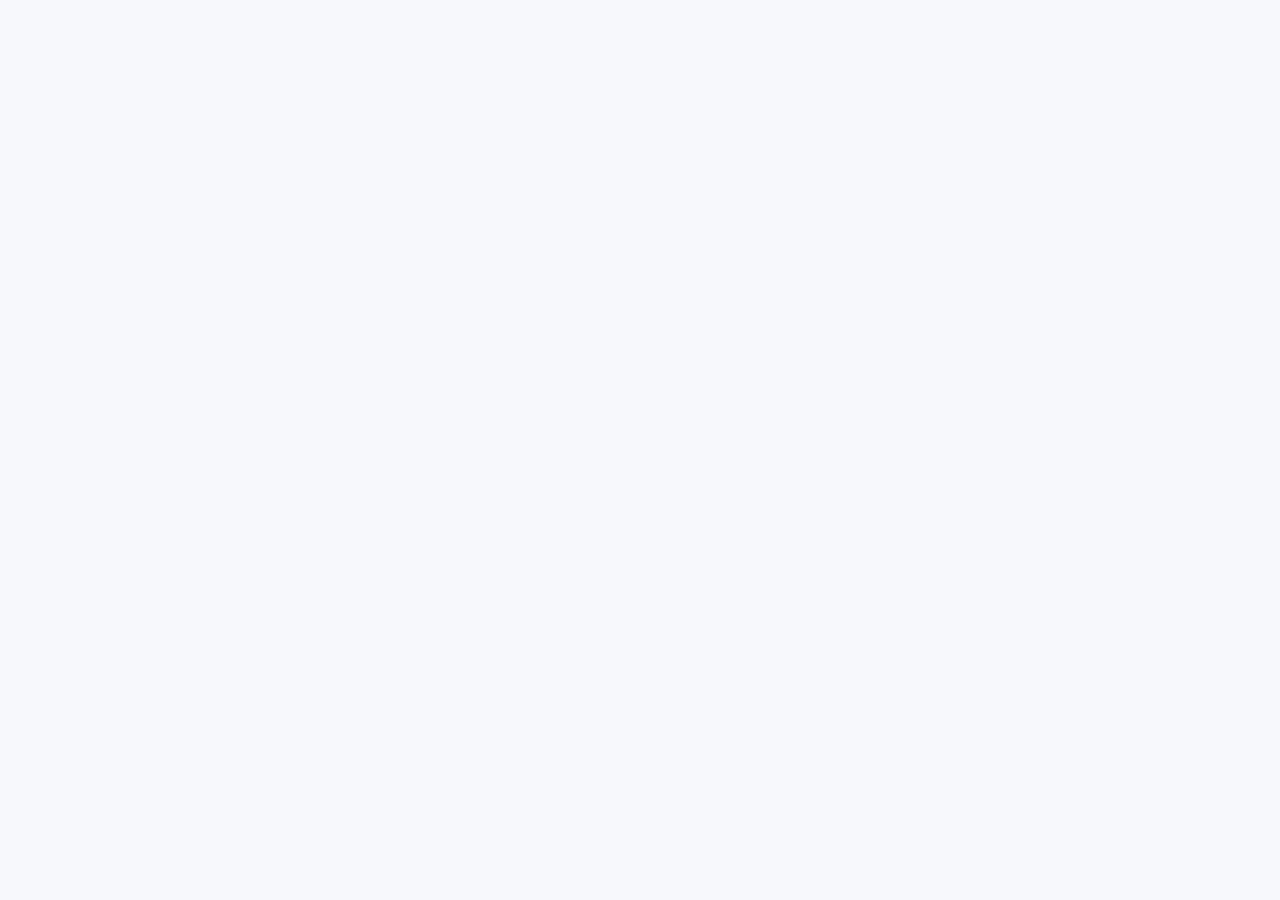
==== site/index.html @ 43e9fd8a "boshlang'ich tuzilma" ====
<!DOCTYPE html>
<html lang="en">

<head>
    <meta charset="UTF-8">
    <meta name="viewport" content="width=device-width, initial-scale=1.0">
    <link rel="stylesheet" href="/site/css/main.css">
    <title>Document</title>
</head>
<body>

</body>
</html>
---- site/css/main.css ----
.h1 {
  background-color: red;
}

:root {
  --navy: #1F2A5C;
  --yellow: #F5B301;
  --bg: #F7F8FC;
  --text: #1A1D2E;
  --muted: #5B6178;
}

* {
  margin: 0;
  padding: 0;
  box-sizing: border-box;
}

body {
  font-family: system-ui, -apple-system, "Segoe UI", sans-serif;
  background: var(--bg);
  color: var(--text);
  line-height: 1.5;
}
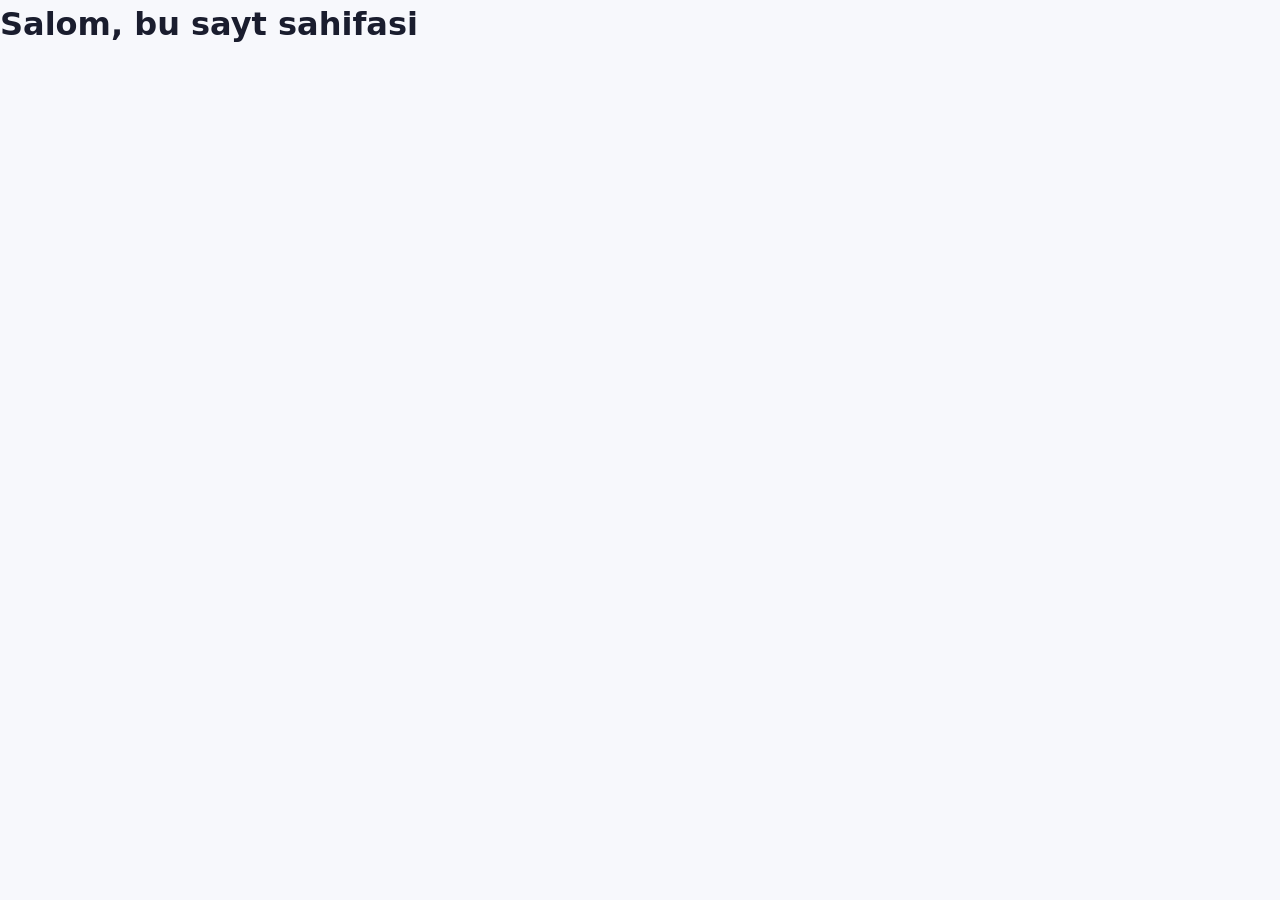
==== commit d1144025: "tayyorlash qismi tugadi menmcha" ====
--- a/site/index.html
+++ b/site/index.html
@@ -8,6 +8,10 @@
     <title>Document</title>
 </head>
 <body>
+<h1>Salom, bu sayt sahifasi</h1>
 
+<script src="/shared/js/config.js"></script>
+<script src="/shared/js/utils.js"></script>
+<script src="/shared/js/store.js"></script>
 </body>
 </html>
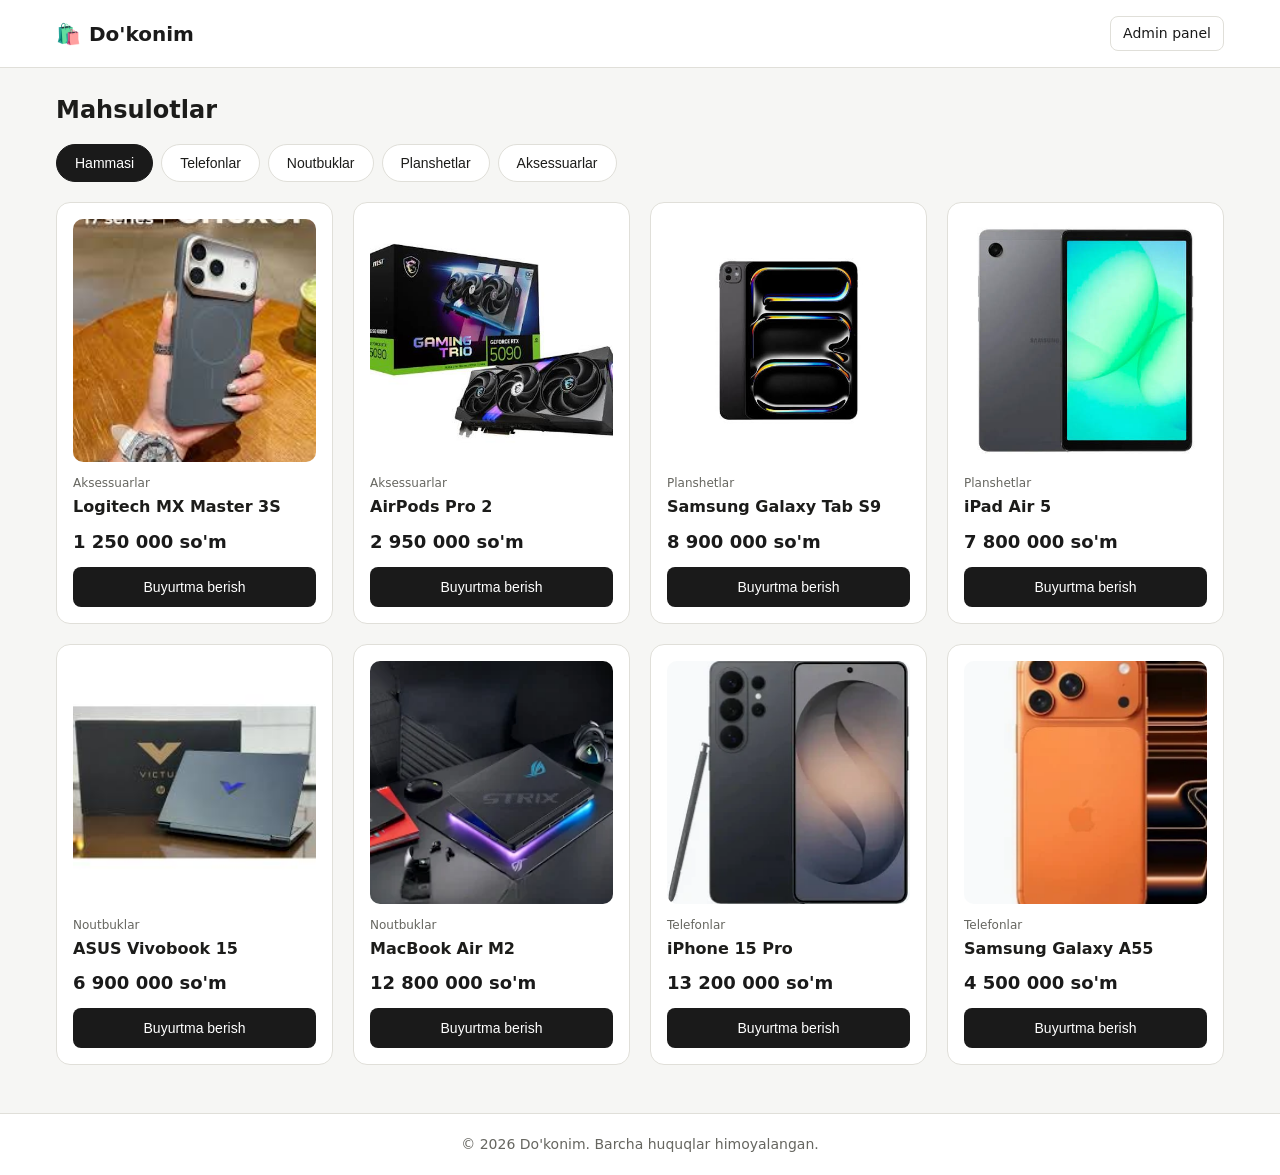
==== commit c77ba8c4: "sayt va admin panel tugadi" ====
--- a/site/index.html
+++ b/site/index.html
@@ -1,17 +1,55 @@
 <!DOCTYPE html>
-<html lang="en">
-
+<html lang="uz">
 <head>
-    <meta charset="UTF-8">
-    <meta name="viewport" content="width=device-width, initial-scale=1.0">
-    <link rel="stylesheet" href="/site/css/main.css">
-    <title>Document</title>
+  <meta charset="UTF-8">
+  <meta name="viewport" content="width=device-width, initial-scale=1.0">
+  <title>Do'konim — Katalog</title>
+ <link rel="stylesheet" href="/site/css/main.css">
 </head>
 <body>
-<h1>Salom, bu sayt sahifasi</h1>
+  <header class="site-header">
+    <div class="container header-inner">
+      <a href="/site/" class="logo">
+        <span class="logo__icon" aria-hidden="true">🛍️</span>
+        <span class="logo__text" id="shop-logo-name">Do'konim</span>
+      </a>
 
-<script src="/shared/js/config.js"></script>
-<script src="/shared/js/utils.js"></script>
-<script src="/shared/js/store.js"></script>
+      <!-- Hali yo'q sahifalar izohga olindi
+      <nav class="main-nav">
+        <a href="#">Katalog</a>
+        <a href="#">Aksiyalar</a>
+      </nav>
+      -->
+
+      <a href="/admin/" class="admin-badge">Admin panel</a>
+    </div>
+  </header>
+
+  <main class="container main-content">
+    <section class="catalog-section">
+      <h1>Mahsulotlar</h1>
+
+      <div id="filters" class="filters" role="group" aria-label="Kategoriyalar">
+        <!-- JS orqali kategoriya tugmalari chiqadi -->
+      </div>
+
+      <ul id="products" class="products-grid">
+        <!-- JS orqali mahsulot kartalari chiqadi -->
+      </ul>
+
+      <p id="empty" class="empty-msg" hidden>Bu kategoriyada hozircha mahsulot yo'q</p>
+    </section>
+  </main>
+
+  <footer class="site-footer">
+    <div class="container">
+      <p>&copy; <span id="footer-year">2026</span> <span id="footer-shop-name">Do'konim</span>. Barcha huquqlar himoyalangan.</p>
+    </div>
+  </footer>
+
+  <script src="/shared/js/config.js"></script>
+  <script src="/shared/js/utils.js"></script>
+  <script src="/shared/js/store.js"></script>
+  <script src="/site/js/site.js"></script>
 </body>
-</html>+</html>
--- a/site/css/main.css
+++ b/site/css/main.css
@@ -1,5 +1,271 @@
+.filters {
+  display: flex;
+  gap: 8px;
+  overflow-x: auto;
+  padding-bottom: 8px;
+  margin-bottom: 20px;
+  scrollbar-width: none;
+}
+.filters::-webkit-scrollbar {
+  display: none;
+}
+@media (min-width: 768px) {
+  .filters {
+    flex-wrap: wrap;
+    overflow-x: visible;
+    padding-bottom: 0;
+  }
+}
+
+.filter-btn {
+  flex-shrink: 0;
+  padding: 10px 18px;
+  border-radius: 999px;
+  border: 1px solid #e0dfd9;
+  background-color: #ffffff;
+  color: #1c1c1a;
+  font-size: 14px;
+  font-weight: 500;
+  cursor: pointer;
+  transition: all 0.2s ease;
+}
+.filter-btn:hover {
+  border-color: #1a1a1a;
+}
+.filter-btn.is-active {
+  background-color: #1a1a1a;
+  color: #ffffff;
+  border-color: #1a1a1a;
+}
+
+.products-grid {
+  list-style: none;
+  display: grid;
+  grid-template-columns: repeat(2, minmax(0, 1fr));
+  gap: 12px;
+}
+@media (min-width: 768px) {
+  .products-grid {
+    grid-template-columns: repeat(3, minmax(0, 1fr));
+    gap: 16px;
+  }
+}
+@media (min-width: 1024px) {
+  .products-grid {
+    grid-template-columns: repeat(4, minmax(0, 1fr));
+    gap: 20px;
+  }
+}
+
+.empty-msg {
+  text-align: center;
+  padding: 48px 16px;
+  color: #666660;
+  font-size: 16px;
+}
+
+.card {
+  background-color: #ffffff;
+  border: 1px solid #e0dfd9;
+  border-radius: 14px;
+  padding: 16px;
+  display: flex;
+  flex-direction: column;
+  transition: transform 0.2s ease, box-shadow 0.2s ease;
+}
+.card:hover {
+  transform: translateY(-2px);
+  box-shadow: 0 8px 20px rgba(0, 0, 0, 0.06);
+}
+.card__img {
+  width: 100%;
+  aspect-ratio: 1/1;
+  -o-object-fit: cover;
+     object-fit: cover;
+  border-radius: 10px;
+  background-color: #f1f0ea;
+  margin-bottom: 12px;
+  display: block;
+}
+.card__category {
+  font-size: 12px;
+  color: #666660;
+  margin-bottom: 4px;
+}
+.card__title {
+  font-size: 16px;
+  font-weight: 600;
+  color: #1c1c1a;
+  line-height: 1.35;
+  margin-bottom: 10px;
+  display: -webkit-box;
+  -webkit-line-clamp: 2;
+  -webkit-box-orient: vertical;
+  overflow: hidden;
+}
+.card__price {
+  font-size: 18px;
+  font-weight: 700;
+  color: #1a1a1a;
+  margin-top: auto;
+  margin-bottom: 12px;
+}
+.card__btn {
+  width: 100%;
+  min-height: 40px;
+  border: none;
+  border-radius: 8px;
+  background-color: #1a1a1a;
+  color: #ffffff;
+  font-size: 14px;
+  font-weight: 500;
+  cursor: pointer;
+  transition: opacity 0.2s ease;
+}
+.card__btn:hover {
+  opacity: 0.88;
+}
+
 .h1 {
   background-color: red;
+}
+
+.card {
+  background-color: #ffffff;
+  border: 1px solid #e0dfd9;
+  border-radius: 14px;
+  padding: 16px;
+  display: flex;
+  flex-direction: column;
+  transition: transform 0.2s ease, box-shadow 0.2s ease;
+}
+
+.card:hover {
+  transform: translateY(-2px);
+  box-shadow: 0 8px 20px rgba(0, 0, 0, 0.06);
+}
+
+.card__img {
+  width: 100%;
+  aspect-ratio: 1/1;
+  -o-object-fit: cover;
+     object-fit: cover;
+  border-radius: 10px;
+  background-color: #f1f0ea;
+  margin-bottom: 12px;
+  display: block;
+}
+
+.card__category {
+  font-size: 12px;
+  color: #666660;
+  margin-bottom: 4px;
+}
+
+.card__title {
+  font-size: 16px;
+  font-weight: 600;
+  color: #1c1c1a;
+  line-height: 1.35;
+  margin-bottom: 10px;
+  display: -webkit-box;
+  -webkit-line-clamp: 2;
+  -webkit-box-orient: vertical;
+  overflow: hidden;
+}
+
+.card__price {
+  font-size: 18px;
+  font-weight: 700;
+  color: #1a1a1a;
+  margin-top: auto;
+  margin-bottom: 12px;
+}
+
+.card__btn {
+  width: 100%;
+  min-height: 40px;
+  border: none;
+  border-radius: 8px;
+  background-color: #1a1a1a;
+  color: #ffffff;
+  font-size: 14px;
+  font-weight: 500;
+  cursor: pointer;
+  transition: opacity 0.2s ease;
+}
+
+.card__btn:hover {
+  opacity: 0.88;
+}
+
+.filters {
+  display: flex;
+  gap: 8px;
+  overflow-x: auto;
+  padding-bottom: 8px;
+  margin-bottom: 20px;
+  scrollbar-width: none;
+}
+
+.filters::-webkit-scrollbar {
+  display: none;
+}
+
+@media (min-width: 768px) {
+  .filters {
+    flex-wrap: wrap;
+    overflow-x: visible;
+    padding-bottom: 0;
+  }
+}
+.filter-btn {
+  flex-shrink: 0;
+  padding: 10px 18px;
+  border-radius: 999px;
+  border: 1px solid #e0dfd9;
+  background-color: #ffffff;
+  color: #1c1c1a;
+  font-size: 14px;
+  font-weight: 500;
+  cursor: pointer;
+  transition: all 0.2s ease;
+}
+
+.filter-btn:hover {
+  border-color: #1a1a1a;
+}
+
+.filter-btn.is-active {
+  background-color: #1a1a1a;
+  color: #ffffff;
+  border-color: #1a1a1a;
+}
+
+.products-grid {
+  list-style: none;
+  display: grid;
+  grid-template-columns: repeat(2, minmax(0, 1fr));
+  gap: 12px;
+}
+
+@media (min-width: 768px) {
+  .products-grid {
+    grid-template-columns: repeat(3, minmax(0, 1fr));
+    gap: 16px;
+  }
+}
+@media (min-width: 1024px) {
+  .products-grid {
+    grid-template-columns: repeat(4, minmax(0, 1fr));
+    gap: 20px;
+  }
+}
+.empty-msg {
+  text-align: center;
+  padding: 48px 16px;
+  color: #666660;
+  font-size: 16px;
 }
 
 :root {
@@ -21,4 +287,77 @@
   background: var(--bg);
   color: var(--text);
   line-height: 1.5;
+}
+
+* {
+  box-sizing: border-box;
+  margin: 0;
+  padding: 0;
+}
+
+body {
+  font-family: system-ui, -apple-system, sans-serif;
+  background-color: #f6f6f4;
+  color: #1c1c1a;
+  line-height: 1.5;
+  min-height: 100vh;
+  display: flex;
+  flex-direction: column;
+}
+
+.container {
+  max-width: 1200px;
+  width: 100%;
+  margin: 0 auto;
+  padding: 0 16px;
+}
+
+.site-header {
+  background-color: #ffffff;
+  border-bottom: 1px solid #e0dfd9;
+  padding: 16px 0;
+  margin-bottom: 24px;
+}
+.site-header .header-inner {
+  display: flex;
+  justify-content: space-between;
+  align-items: center;
+}
+.site-header .logo {
+  display: flex;
+  align-items: center;
+  gap: 8px;
+  text-decoration: none;
+  color: #1a1a1a;
+  font-size: 20px;
+  font-weight: 700;
+}
+.site-header .admin-badge {
+  font-size: 14px;
+  color: #1a1a1a;
+  text-decoration: none;
+  padding: 6px 12px;
+  border: 1px solid #e0dfd9;
+  border-radius: 8px;
+}
+.site-header .admin-badge:hover {
+  background-color: #f6f6f4;
+}
+
+.main-content {
+  flex: 1;
+  padding-bottom: 48px;
+}
+.main-content h1 {
+  font-size: 24px;
+  margin-bottom: 16px;
+}
+
+.site-footer {
+  background-color: #ffffff;
+  border-top: 1px solid #e0dfd9;
+  padding: 20px 0;
+  font-size: 14px;
+  color: #666660;
+  text-align: center;
 }
